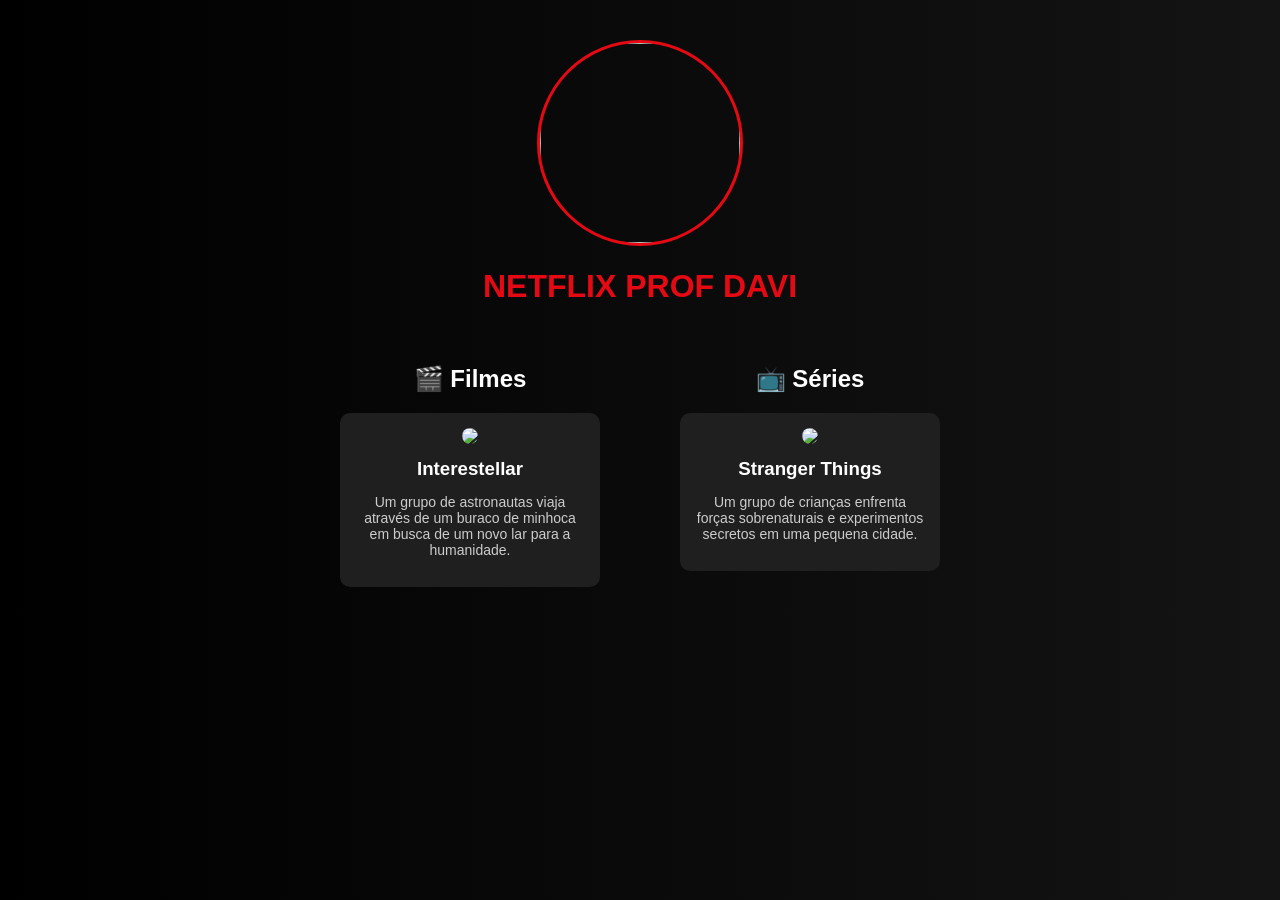
==== index.html @ 08fda5f5 "Arquivos adicionei 3 arquivos index, script e style" ====
<!DOCTYPE html>
<html>
<head>
<meta charset="UTF-8">
<title>Meu Streaming</title>
<link rel="stylesheet" href="style.css">
</head>

<body>

<div class="perfil">

<img src=Imagens/Fotoperfil.jpg class="fotoPerfil">

<h1>NETFLIX PROF DAVI</h1>

</div>

<div class="container">

<div class="lista">
<h2>🎬 Filmes</h2>
<div id="listaFilmes"></div>
</div>

<div class="lista">
<h2>📺 Séries</h2>
<div id="listaSeries"></div>
</div>

</div>

<script src="script.js"></script>

</body>
</html>
---- style.css ----
body{
    font-family: Arial;
    background: linear-gradient(to right,#000000,#141414);
    color:white;
    text-align:center;
}

h1{
    color:#e50914;
}

.perfil{
    margin-top:40px;
}

.fotoPerfil{
    width:200px;
    height:200px;
    border-radius:50%;
    border:3px solid #e50914;
}

.container{
    display:flex;
    justify-content:center;
    gap:40px;
    margin-top:40px;
}

.lista{
    width:300px;
}

.card{
    background:#1f1f1f;
    border-radius:10px;
    margin:20px;
    padding:15px;
}

.card img{
    width:100%;
    border-radius:8px;
}

.card h3{
    margin:10px 0;
}

.card p{
    font-size:14px;
    color:#ccc;
}
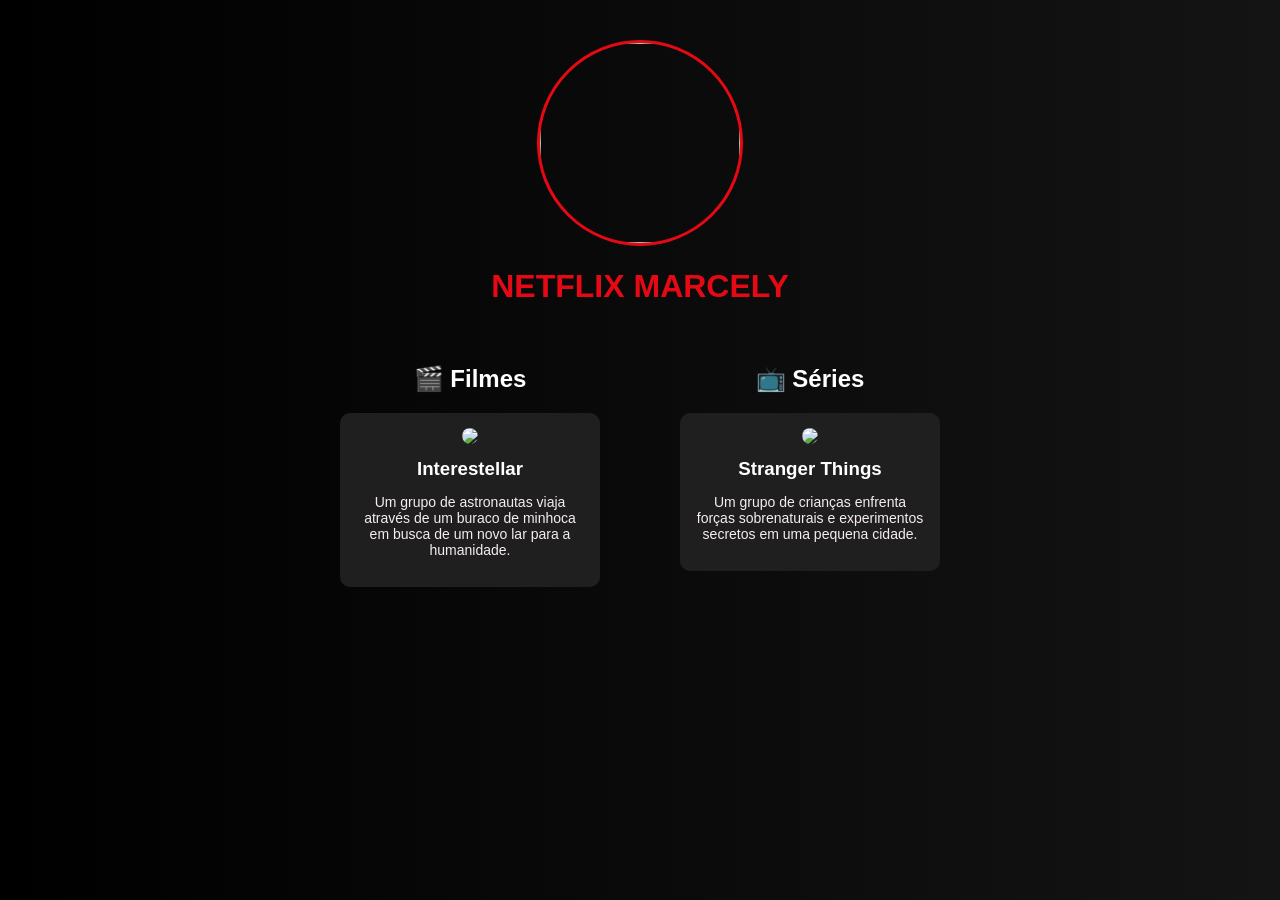
==== commit 2458de40: "alterei troquei o nome para meu nome" ====
--- a/index.html
+++ b/index.html
@@ -12,7 +12,7 @@
 
 <img src=Imagens/Fotoperfil.jpg class="fotoPerfil">
 
-<h1>NETFLIX PROF DAVI</h1>
+<h1>NETFLIX MARCELY</h1>
 
 </div>
 
--- a/style.css
+++ b/style.css
@@ -49,5 +49,5 @@
 
 .card p{
     font-size:14px;
-    color:#ccc;
+    color:hwb(0 93% 3%);
 }
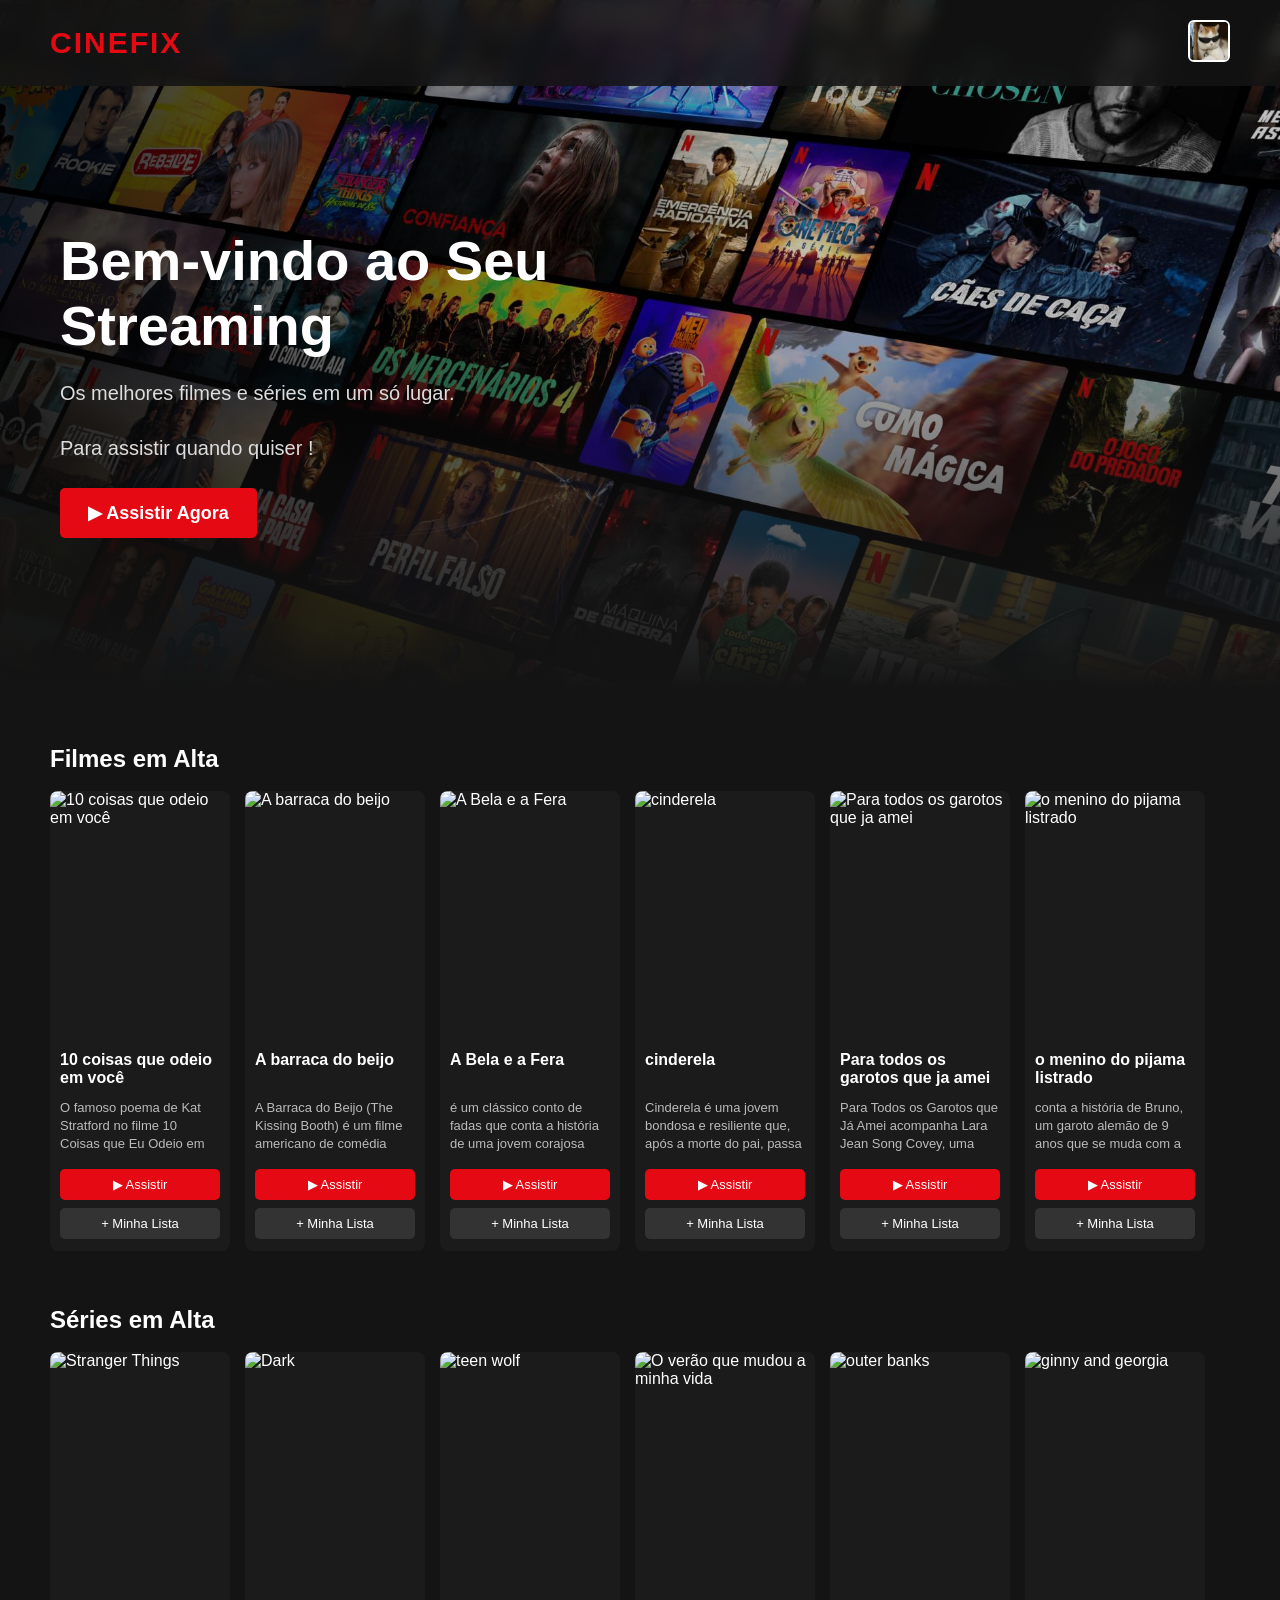
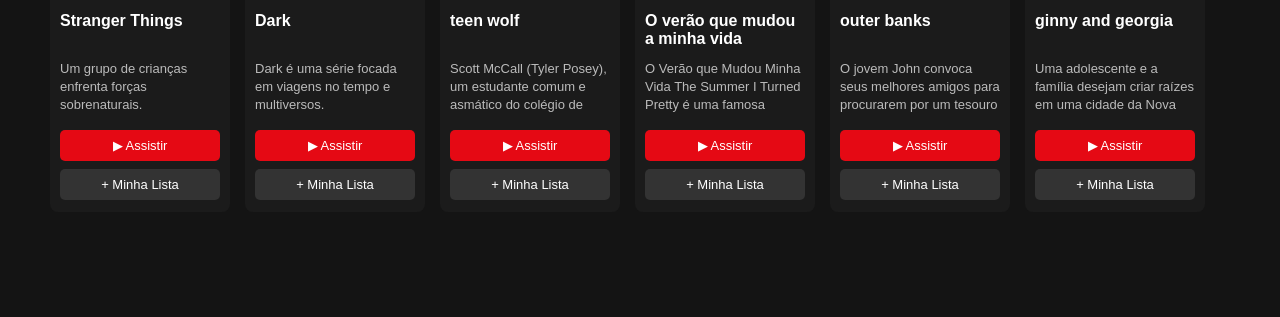
==== commit 3c02c069: "alteração projeto alteração" ====
--- a/index.html
+++ b/index.html
@@ -1,36 +1,54 @@
 <!DOCTYPE html>
-<html>
+<html lang="pt-BR">
 <head>
 <meta charset="UTF-8">
+<meta name="viewport" content="width=device-width, initial-scale=1.0">
 <title>Meu Streaming</title>
 <link rel="stylesheet" href="style.css">
 </head>
 
 <body>
 
-<div class="perfil">
+<!-- MENU SUPERIOR -->
+<header class="navbar">
+    <div class="logo">CINEFIX</div>
 
-<img src=Imagens/Fotoperfil.jpg class="fotoPerfil">
+    <div class="perfil">
+        <img src="Imagens/GatoFotodePerfil.jpg" class="fotoPerfil">
+    </div>
+</header>
 
-<h1>NETFLIX MARCELY</h1>
 
-</div>
+<!-- BANNER PRINCIPAL -->
+<section class="banner">
+    <div class="banner-conteudo">
+        <h1>Bem-vindo ao Seu Streaming</h1>
+        <p>Os melhores filmes e séries em um só lugar.</p>
+        <p>Para assistir quando quiser !</p>
 
-<div class="container">
+        <button class="btnAssistir">
+            ▶ Assistir Agora
+        </button>
+    </div>
+</section>
 
-<div class="lista">
-<h2>🎬 Filmes</h2>
-<div id="listaFilmes"></div>
-</div>
 
-<div class="lista">
-<h2>📺 Séries</h2>
-<div id="listaSeries"></div>
-</div>
+<!-- CONTEÚDO -->
+<main class="container">
 
-</div>
+    <section class="lista">
+        <h2>Filmes em Alta</h2>
+        <div id="listaFilmes" class="carrossel"></div>
+    </section>
 
-<script src="script.js"></script>
+    <section class="lista">
+        <h2>Séries em Alta</h2>
+        <div id="listaSeries" class="carrossel"></div>
+    </section>
+
+</main>
+
+<script type="module" src="script.js"></script>
 
 </body>
 </html>
--- a/style.css
+++ b/style.css
@@ -1,53 +1,342 @@
+/* RESET */
+*{
+    margin:0;
+    padding:0;
+    box-sizing:border-box;
+}
+
 body{
-    font-family: Arial;
-    background: linear-gradient(to right,#000000,#141414);
-    color:white;
-    text-align:center;
-}
-
-h1{
+    font-family: Arial, Helvetica, sans-serif;
+    background:#141414;
+    color:white;
+}
+
+/* NAVBAR */
+.navbar{
+    position: fixed;
+    top: 0;
+    width: 100%;
+    padding: 20px 50px;
+    display: flex;
+    justify-content: space-between;
+    align-items: center;
+
+    /* CORREÇÃO */
+    background: rgba(20, 20, 20, 0.85);
+    backdrop-filter: blur(8px);
+
+    z-index: 1000;
+}
+
+.logo{
     color:#e50914;
-}
-
-.perfil{
-    margin-top:40px;
+    font-size:30px;
+    font-weight:bold;
+    letter-spacing:2px;
 }
 
 .fotoPerfil{
-    width:200px;
-    height:200px;
-    border-radius:50%;
-    border:3px solid #e50914;
-}
-
+    width:42px;
+    height:42px;
+    border-radius:6px;
+    border:2px solid white;
+}
+
+/* BANNER PRINCIPAL (igual Netflix) */
+.banner{
+    height:85vh;
+    background-image:
+    linear-gradient(to top, #141414 10%, transparent 60%),
+    linear-gradient(to right, rgba(0,0,0,0.8), transparent 60%),
+    url('/Imagens/imagem\ banner.jpg');   /* coloque sua imagem aqui */
+
+    background-size:cover;
+    background-position:center;
+
+    display:flex;
+    align-items:center;
+    padding-left:60px;
+}
+
+.banner-conteudo{
+    max-width:500px;
+}
+
+.banner h1{
+    font-size:56px;
+    margin-bottom:20px;
+}
+
+.banner p{
+    font-size:20px;
+    color:#ddd;
+    margin-bottom:25px;
+    line-height:1.5;
+}
+
+/* BOTÃO */
+.btnAssistir{
+    background:#e50914;
+    color:white;
+    border:none;
+    padding:14px 28px;
+    font-size:18px;
+    border-radius:5px;
+    cursor:pointer;
+    transition:0.3s;
+    font-weight:bold;
+}
+
+.btnAssistir:hover{
+    background:#ff1f2d;
+    transform:scale(1.05);
+}
+
+/* CONTAINER */
 .container{
-    display:flex;
-    justify-content:center;
-    gap:40px;
-    margin-top:40px;
+    padding:20px 50px 50px;
+    margin-top:-40px;
+    position:relative;
+    z-index:2;
 }
 
 .lista{
-    width:300px;
-}
-
+    margin-bottom:45px;
+}
+
+.lista h2{
+    margin-bottom:18px;
+    font-size:24px;
+}
+
+/* CARROSSEL */
+.carrossel{
+    display:flex;
+    gap:15px;
+    overflow-x:auto;
+    scroll-behavior:smooth;
+    padding-bottom:10px;
+}
+
+.carrossel::-webkit-scrollbar{
+    display:none;
+}
+
+/* CARDS MELHORES */
 .card{
-    background:#1f1f1f;
-    border-radius:10px;
-    margin:20px;
-    padding:15px;
-}
-
+    min-width:180px;
+    max-width:180px;
+
+    background:#1b1b1b;
+    border-radius:8px;
+    overflow:hidden;
+
+    transition:0.3s;
+    cursor:pointer;
+    flex-shrink:0;
+
+    display:flex;
+    flex-direction:column;
+}
+
+.card:hover{
+    transform:translateY(-6px);
+    box-shadow:0 10px 25px rgba(0,0,0,0.7);
+}
+
+/* IMAGEM MENOR E MAIS BONITA */
 .card img{
     width:100%;
+    height:250px;
+    object-fit:cover;
+}
+
+/* TEXTO */
+.card h3{
+    font-size:16px;
+    margin:10px;
+
+    height:38px;
+
+    display:flex;
+    align-items:flex-start;
+
+    overflow:hidden;
+}
+
+.card p{
+    font-size:13px;
+    color:#bbb;
+    padding:0 10px;
+    line-height:1.4;
+
+    height:55px;
+    overflow:hidden;
+
+    margin-bottom:15px;
+}
+
+/* BOTÕES DOS CARDS */
+.botoes{
+    display:flex;
+    flex-direction:column;
+    gap:8px;
+
+    padding:0 10px 12px;
+
+    margin-top:auto;
+}
+
+.botoes button{
+    border:none;
+    padding:8px;
+    border-radius:5px;
+    cursor:pointer;
+    font-size:13px;
+    transition:0.3s;
+}
+
+.botoes button:first-child{
+    background:#e50914;
+    color:white;
+}
+
+.botoes button:last-child{
+    background:#333;
+    color:white;
+}
+
+.botoes button:hover{
+    transform:scale(1.03);
+}
+
+
+/* ============================= */
+/* PÁGINA DO PLAYER */
+/* ============================= */
+
+.paginaPlayer{
+    background:#000;
+}
+
+
+/* ÁREA PRINCIPAL */
+
+.areaPlayer{
+    padding:130px 40px 40px;
+    min-height:100vh;
+}
+
+
+/* PLAYER */
+
+.videoContainer{
+    width:90%;
+    max-width:950px;
+
+    margin:0 auto;
+
+    aspect-ratio:16 / 9;
+
+    background:#000;
+
     border-radius:8px;
-}
-
-.card h3{
-    margin:10px 0;
-}
-
-.card p{
-    font-size:14px;
-    color:hwb(0 93% 3%);
+    overflow:hidden;
+
+    box-shadow:0 10px 40px rgba(0,0,0,0.8);
+}
+
+/* TELAS MENORES */
+
+@media (max-height:800px){
+
+    .videoContainer{
+        max-width:800px;
+    }
+
+    .areaPlayer{
+        padding-top:110px;
+    }
+
+}
+
+
+.videoContainer iframe{
+    width:100%;
+    height:100%;
+}
+
+
+/* INFORMAÇÕES */
+
+.infoPlayer{
+    max-width:1200px;
+    margin:30px auto;
+}
+
+
+.infoPlayer h1{
+    font-size:38px;
+    margin-bottom:15px;
+}
+
+
+.infoPlayer p{
+    font-size:18px;
+
+    color:#bbb;
+
+    max-width:800px;
+
+    line-height:1.6;
+}
+
+
+/* BOTÃO VOLTAR */
+
+.voltar{
+    color:white;
+
+    text-decoration:none;
+
+    background:#333;
+
+    padding:10px 18px;
+
+    border-radius:5px;
+
+    transition:0.3s;
+}
+
+
+.voltar:hover{
+    background:#e50914;
+}
+
+
+/* BOTÃO PLAY DOS CARDS */
+
+.btnPlay{
+    background:#e50914;
+
+    color:white;
+
+    text-decoration:none;
+
+    text-align:center;
+
+    padding:8px;
+
+    border-radius:5px;
+
+    font-size:13px;
+
+    transition:0.3s;
+}
+
+
+.btnPlay:hover{
+    background:#ff1f2d;
+
+    transform:scale(1.03);
 }
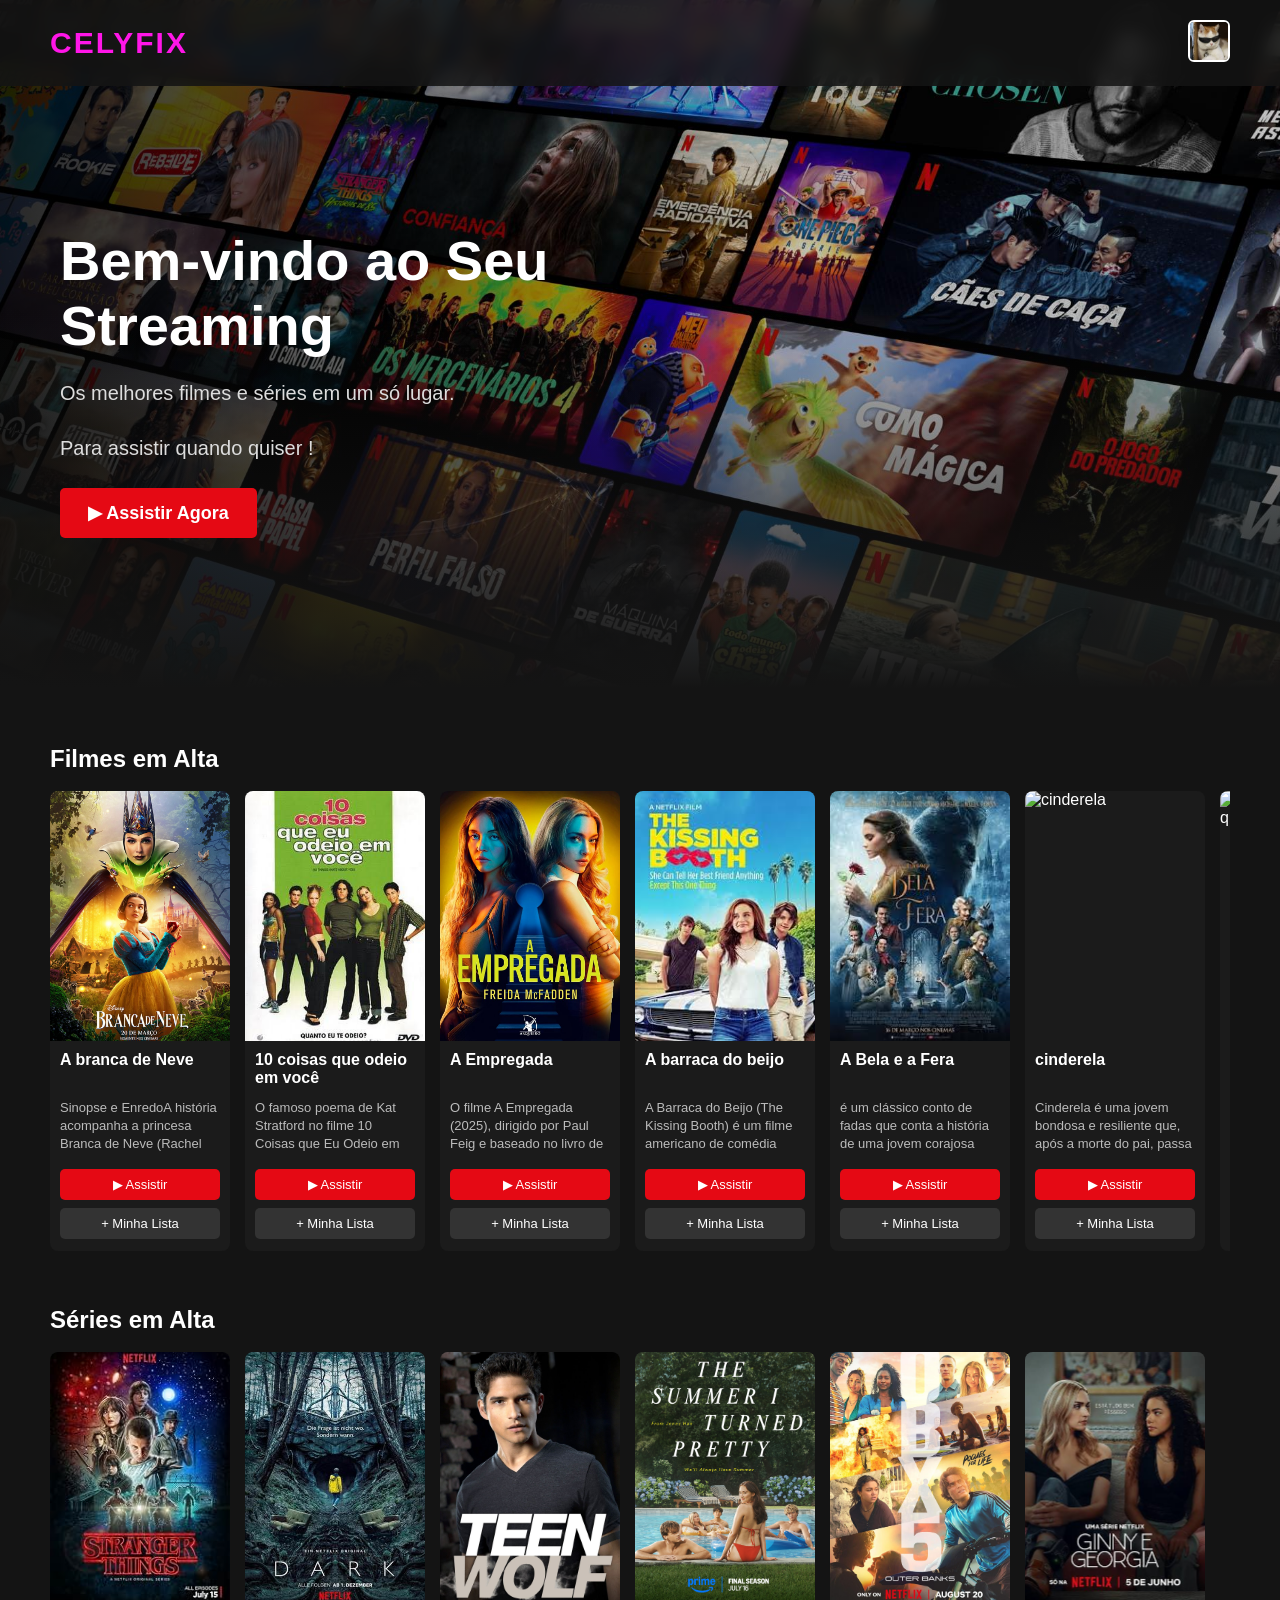
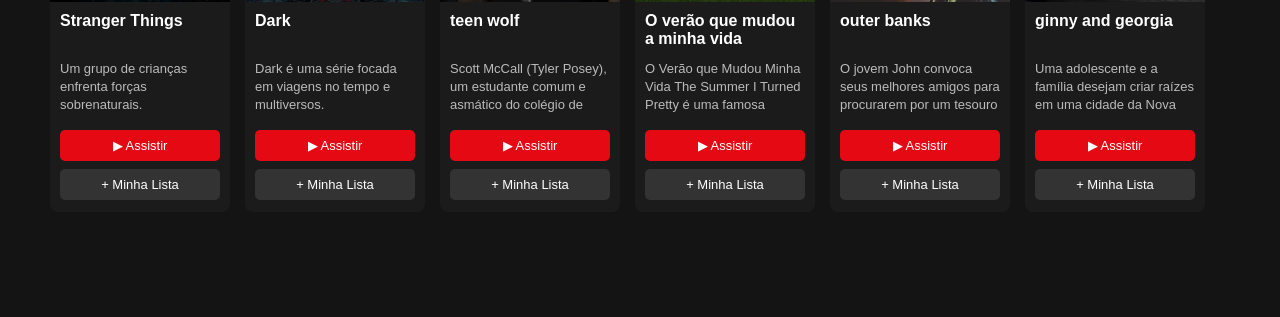
==== commit b2ac6fbe: "alteração 1 teste" ====
--- a/index.html
+++ b/index.html
@@ -11,7 +11,7 @@
 
 <!-- MENU SUPERIOR -->
 <header class="navbar">
-    <div class="logo">CINEFIX</div>
+    <div class="logo">CELYFIX</div>
 
     <div class="perfil">
         <img src="Imagens/GatoFotodePerfil.jpg" class="fotoPerfil">
--- a/style.css
+++ b/style.css
@@ -29,7 +29,7 @@
 }
 
 .logo{
-    color:#e50914;
+    color:#ff16e8;
     font-size:30px;
     font-weight:bold;
     letter-spacing:2px;
